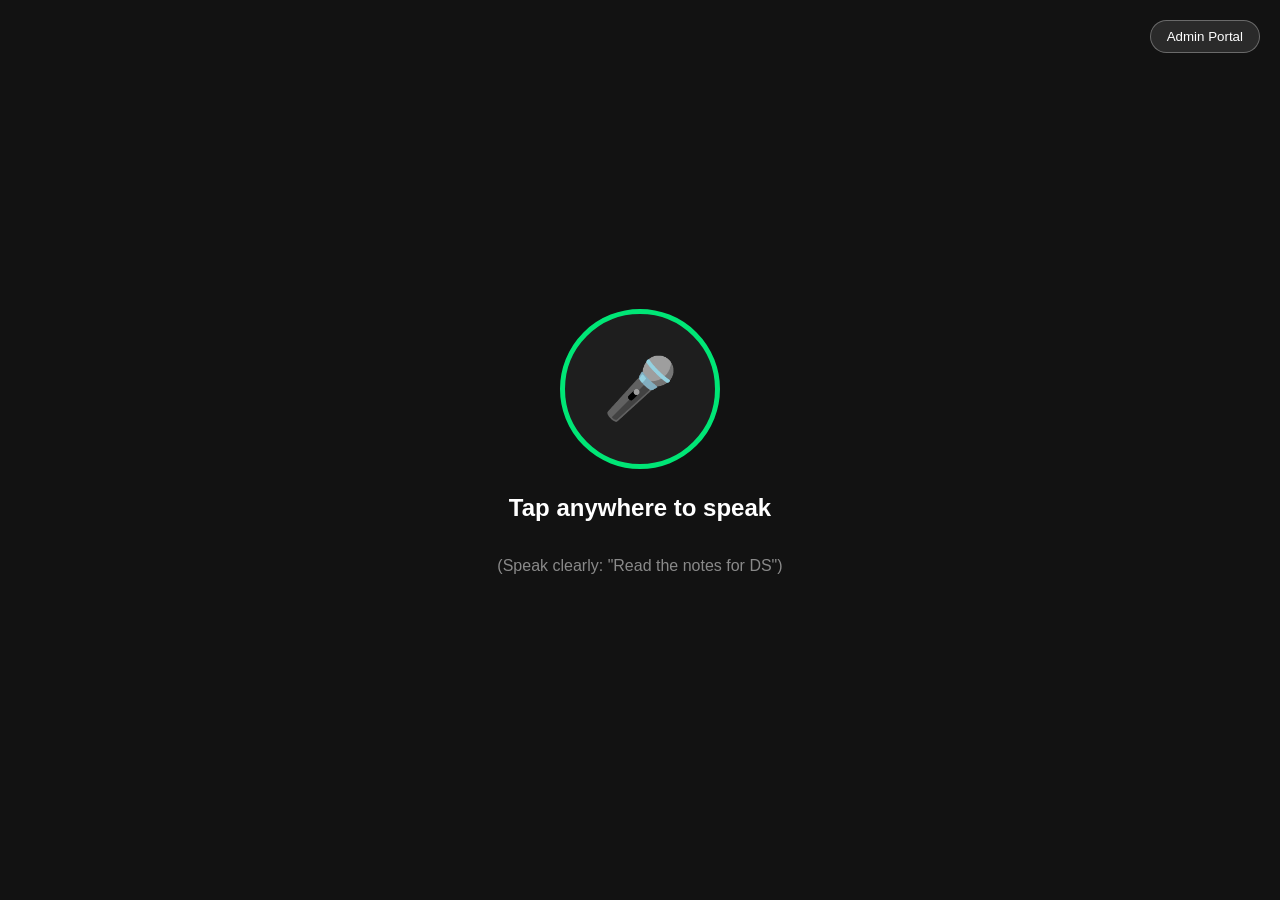
==== frontend/index.html @ 30fc8040 "Add missing" ====
<!DOCTYPE html>
<html lang="en">
<head>
    <meta charset="UTF-8">
    <meta name="viewport" content="width=device-width, initial-scale=1.0">
    <title>Hearix AI Assistant | KTU Project</title>
    <style>
        :root {
            --primary-bg: #121212;
            --secondary-bg: #1e1e1e;
            --text-color: #ffffff;
            --accent-color: #00e676;
            --error-color: #ff5252;
        }

        body {
            margin: 0;
            font-family: 'Segoe UI', sans-serif;
            background-color: var(--primary-bg);
            color: var(--text-color);
            display: flex;
            flex-direction: column;
            min-height: 100vh;
        }

        .hidden { display: none !important; }

        /* --- USER PAGE --- */
        #user-page {
            display: flex;
            flex-direction: column;
            flex: 1;
            justify-content: center;
            align-items: center;
            cursor: pointer;
            text-align: center;
        }

        .admin-link-btn {
            position: absolute;
            top: 20px;
            right: 20px;
            background: rgba(255,255,255,0.1);
            color: white;
            border: 1px solid rgba(255,255,255,0.3);
            padding: 8px 16px;
            border-radius: 20px;
            cursor: pointer;
            z-index: 10;
        }

        .mic-btn {
            width: 150px;
            height: 150px;
            border-radius: 50%;
            background-color: var(--secondary-bg);
            border: 5px solid var(--accent-color);
            color: var(--accent-color);
            font-size: 60px;
            display: flex;
            align-items: center;
            justify-content: center;
            transition: transform 0.2s;
        }

        .mic-btn:active { transform: scale(0.9); }

        #ai-response-container {
            margin-top: 30px;
            padding: 25px;
            background: #252525;
            border-radius: 15px;
            max-width: 80%;
            width: 600px;
            text-align: left;
            border-left: 6px solid var(--accent-color);
            box-shadow: 0 10px 30px rgba(0,0,0,0.5);
        }

        /* --- ADMIN PANEL --- */
        .admin-box {
            max-width: 800px;
            margin: 50px auto;
            background: var(--secondary-bg);
            padding: 30px;
            border-radius: 12px;
        }

        .form-group {
            text-align: left;
            margin-bottom: 15px;
        }

        .form-group label {
            display: block;
            font-size: 0.85rem;
            color: #aaaaaa;
            margin-bottom: 5px;
            font-weight: bold;
        }

        input, select {
            width: 100%;
            padding: 12px;
            background: #333;
            color: white;
            border: 1px solid #444;
            border-radius: 6px;
            box-sizing: border-box;
        }

        .btn {
            width: 100%;
            padding: 15px;
            background: var(--accent-color);
            color: black;
            border: none;
            border-radius: 6px;
            font-weight: bold;
            cursor: pointer;
            margin-top: 10px;
            font-size: 1rem;
        }

        table { width: 100%; margin-top: 20px; border-collapse: collapse; }
        th, td { padding: 12px; text-align: left; border-bottom: 1px solid #333; }
        th { color: var(--accent-color); }
    </style>
</head>
<body>

    <div id="user-page" onclick="toggleVoice()" tabindex="0" onkeydown="handleKeyPress(event)">
        <button class="admin-link-btn" onclick="event.stopPropagation(); navigateTo('admin-auth')">Admin Portal</button>
        
        <div class="mic-btn" id="voice-icon">🎤</div>
        <h2 id="voice-status" style="margin-top: 25px;">Tap anywhere to speak</h2>
        <p style="opacity: 0.5;">(Speak clearly: "Read the notes for DS")</p>

        <div id="ai-response-container" class="hidden">
            <h4 style="margin: 0 0 10px 0; color: var(--accent-color); text-transform: uppercase; font-size: 0.8rem;">Assistant Output</h4>
            <p id="ai-response-text" style="margin: 0; font-size: 1.1rem; line-height: 1.6;"></p>
        </div>
    </div>

    <div id="admin-auth" class="hidden" style="padding:20px;">
        <div class="admin-box" style="max-width: 400px;">
            <button onclick="navigateTo('user-page')" style="background:none; color:var(--accent-color); border:none; cursor:pointer;">← Back</button>
            <h2 id="auth-title">Login</h2>
            
            <div class="form-group">
                <label>Username</label>
                <input type="text" id="username" placeholder="Enter username">
            </div>
            
            <div class="form-group">
                <label>Password</label>
                <input type="password" id="password" placeholder="Enter password">
            </div>

            <button class="btn" id="auth-btn" onclick="handleAuth()">Login</button>
            <p onclick="toggleAuthMode()" style="text-align:center; cursor:pointer; margin-top:20px; font-size:0.9rem; color:#aaa;">Switch Login/Register</p>
        </div>
    </div>

    <div id="admin-dash" class="hidden" style="padding:20px;">
        <div class="admin-box">
            <div style="display:flex; justify-content:space-between; align-items:center;">
                <h2>Admin Dashboard</h2>
                <button onclick="logout()" style="background:var(--error-color); color:white; border:none; padding:8px 15px; border-radius:5px; cursor:pointer;">Logout</button>
            </div>

            <div style="background:rgba(255,255,255,0.05); padding:20px; border-radius:10px; margin-top:20px;">
                <h3 style="margin-top: 0;">Upload New Document</h3>
                
                <div style="display:grid; grid-template-columns: 1fr 1fr; gap:15px;">
                    <div class="form-group">
                        <label>Department</label>
                        <select id="up-dept" onchange="loadFiles()"><option value="CS">Computer Science (CS)</option><option value="EC">Electronics (EC)</option></select>
                    </div>
                    <div class="form-group">
                        <label>Semester</label>
                        <input type="number" id="up-sem" value="6" onchange="loadFiles()">
                    </div>
                </div>

                <div class="form-group">
                    <label>Subject Name</label>
                    <input type="text" id="up-sub" placeholder="e.g. ds or sd">
                </div>

                <div class="form-group">
                    <label>Category</label>
                    <select id="up-cat"><option value="note">Study Note</option><option value="syllabus">Syllabus</option></select>
                </div>

                <div class="form-group">
                    <label>Upload PDF File</label>
                    <input type="file" id="up-file" accept=".pdf">
                </div>

                <button class="btn" onclick="uploadFile()">Upload to Database</button>
            </div>

            <h3 style="margin-top: 30px;">Uploaded Files</h3>
            <table id="files-table">
                <thead><tr><th>Subject</th><th>Type</th><th>Dept</th><th>Sem</th><th>Action</th></tr></thead>
                <tbody id="files-list"></tbody>
            </table>
        </div>
    </div>

    <script>
        const API_BASE_URL = "https://hearix-backend.onrender.com";
        let isLogin = true;

        function navigateTo(id) {
            document.querySelectorAll('body > div:not(script)').forEach(d => d.classList.add('hidden'));
            document.getElementById(id).classList.remove('hidden');
            if(id === 'admin-dash') loadFiles();
        }

        function toggleAuthMode() {
            isLogin = !isLogin;
            // FIXED BUG: Now when isLogin is false, it correctly shows "Register"
            document.getElementById('auth-title').innerText = isLogin ? "Login" : "Register New Admin";
            document.getElementById('auth-btn').innerText = isLogin ? "Login" : "Register";
        }

        async function handleAuth() {
            const u = document.getElementById('username').value;
            const p = document.getElementById('password').value;
            
            if(!u || !p) { alert("Please enter username and password!"); return; }

            const endpoint = isLogin ? 'auth/login' : 'auth/register';
            const fd = new FormData(); 
            fd.append('username', u); 
            fd.append('password', p);
            
            try {
                const res = await fetch(`${API_BASE_URL}/${endpoint}`, { method: 'POST', body: fd });
                if(res.ok) {
                    if (isLogin) {
                        const d = await res.json();
                        localStorage.setItem('token', d.access_token);
                        navigateTo('admin-dash');
                    } else {
                        alert("Registered Successfully! Please switch to Login mode.");
                        toggleAuthMode();
                    }
                } else { 
                    const errorData = await res.json();
                    alert(`Authentication Failed: ${errorData.detail || 'Check credentials.'}`); 
                }
            } catch (err) { alert(`Server error during authentication: ${err.message}`); }
        }

        function logout() { localStorage.removeItem('token'); navigateTo('user-page'); }

        async function uploadFile() {
            const fd = new FormData();
            fd.append('dept', document.getElementById('up-dept').value);
            fd.append('sem', document.getElementById('up-sem').value);
            
            const subject = document.getElementById('up-sub').value;
            if(!subject) { alert("Please enter a Subject Name."); return; }
            fd.append('sub', subject);
            
            fd.append('category', document.getElementById('up-cat').value);
            
            const fileInput = document.getElementById('up-file');
            if (fileInput.files.length === 0) { alert("Please select a PDF file."); return; }
            fd.append('file', fileInput.files[0]);

            try {
                const res = await fetch(`${API_BASE_URL}/files/upload`, {
                    method: 'POST',
                    headers: {'Authorization': `Bearer ${localStorage.getItem('token')}`},
                    body: fd
                });
                if(res.ok) { 
                    alert("✅ File Uploaded Successfully!"); 
                    // Clear file input
                    document.getElementById('up-file').value = "";
                    document.getElementById('up-sub').value = "";
                    loadFiles(); 
                }
                else { 
                    const errData = await res.json();
                    alert(`❌ Upload Failed: ${errData.detail || res.statusText}`); 
                }
            } catch (err) { alert(`❌ Upload Error: Could not connect to the backend server. Make sure Render is awake.`); }
        }

        async function loadFiles() {
            const token = localStorage.getItem('token');
            if(!token) return;

            // Dynamically search based on what is currently selected in the form
            const dept = document.getElementById('up-dept').value;
            const sem = document.getElementById('up-sem').value || "6";

            try {
                const res = await fetch(`${API_BASE_URL}/files/search?dept=${dept}&semester=${sem}`, {
                    headers: {'Authorization': `Bearer ${token}`}
                });
                if(res.ok) {
                    const d = await res.json();
                    const tableBody = document.getElementById('files-list');
                    
                    if(d.length === 0) {
                        tableBody.innerHTML = `<tr><td colspan="5" style="text-align:center; color:#aaa;">No files found for ${dept} S${sem}.</td></tr>`;
                        return;
                    }

                    tableBody.innerHTML = d.map(f => `
                        <tr>
                            <td><strong>${f.subject.toUpperCase()}</strong></td>
                            <td>${f.category.toUpperCase()}</td>
                            <td>${f.dept}</td>
                            <td>S${f.semester}</td>
                            <td><button onclick="deleteFile(${f.id})" style="background:var(--error-color); color:white; border:none; padding:6px 10px; border-radius:4px; cursor:pointer;">Delete</button></td>
                        </tr>
                    `).join('');
                } else {
                    console.error("Failed to load files", res.status);
                    document.getElementById('files-list').innerHTML = `<tr><td colspan="5" style="text-align:center; color:red;">Error loading files from server.</td></tr>`;
                }
            } catch (err) { 
                console.error("Could not load files", err); 
                document.getElementById('files-list').innerHTML = `<tr><td colspan="5" style="text-align:center; color:red;">Connection error. Is the server running?</td></tr>`;
            }
        }

        async function deleteFile(id) {
            if(confirm("Are you sure you want to delete this file?")) {
                try {
                    const res = await fetch(`${API_BASE_URL}/files/${id}`, {
                        method: 'DELETE', headers: {'Authorization': `Bearer ${localStorage.getItem('token')}`}
                    });
                    if(res.ok) { loadFiles(); }
                    else { alert("Failed to delete file."); }
                } catch(err) { alert("Error deleting file."); }
            }
        }

        // --- SPEECH & AI LOGIC ---
        const recognition = new (window.SpeechRecognition || window.webkitSpeechRecognition)();
        let isListening = false;

        function speak(t) {
            window.speechSynthesis.cancel();
            const u = new SpeechSynthesisUtterance(t);
            window.speechSynthesis.speak(u);
        }

        function toggleVoice() {
            if(isListening) { recognition.stop(); return; }
            isListening = true;
            document.getElementById('ai-response-container').classList.add('hidden');
            document.getElementById('voice-icon').style.backgroundColor = 'var(--error-color)';
            document.getElementById('voice-status').innerText = "Listening...";
            speak("I am listening.");
            recognition.start();
        }

        recognition.onresult = async (e) => {
            isListening = false;
            document.getElementById('voice-icon').style.backgroundColor = 'var(--secondary-bg)';
            let transcript = e.results[0][0].transcript.toLowerCase();

            let cat = transcript.includes("syllabus") ? "syllabus" : "note";
            let sub = transcript
                .replace(/read/g, "").replace(/syllabus/g, "").replace(/notes/g, "")
                .replace(/for/g, "").replace(/the/g, "").replace(/\bs[1-8]\b/g, "")
                .replace(/semester/g, "").trim();

            document.getElementById('voice-status').innerText = `Searching: "${sub}"`;

            const url = `${API_BASE_URL}/assistant/fetch-and-read?dept=CS&sem=6&sub=${encodeURIComponent(sub)}&category=${cat}`;
            
            try {
                const res = await fetch(url);
                const data = await res.json();
                if(res.ok) {
                    document.getElementById('ai-response-container').classList.remove('hidden');
                    document.getElementById('ai-response-text').innerText = data.voice_response;
                    speak(data.voice_response);
                    document.getElementById('voice-status').innerText = "Response found.";
                } else {
                    speak("I couldn't find those notes.");
                    document.getElementById('voice-status').innerText = "Document not found.";
                }
            } catch (err) { 
                speak("Connection error."); 
                document.getElementById('voice-status').innerText = "Error connecting to backend server."; 
            }
        };

        recognition.onerror = () => { 
            isListening = false; 
            document.getElementById('voice-icon').style.backgroundColor = 'var(--secondary-bg)'; 
            document.getElementById('voice-status').innerText = "Tap to Speak";
        };
        
        function handleKeyPress(e) { if(e.code === 'Space') { e.preventDefault(); toggleVoice(); } }
    </script>
</body>
</html>
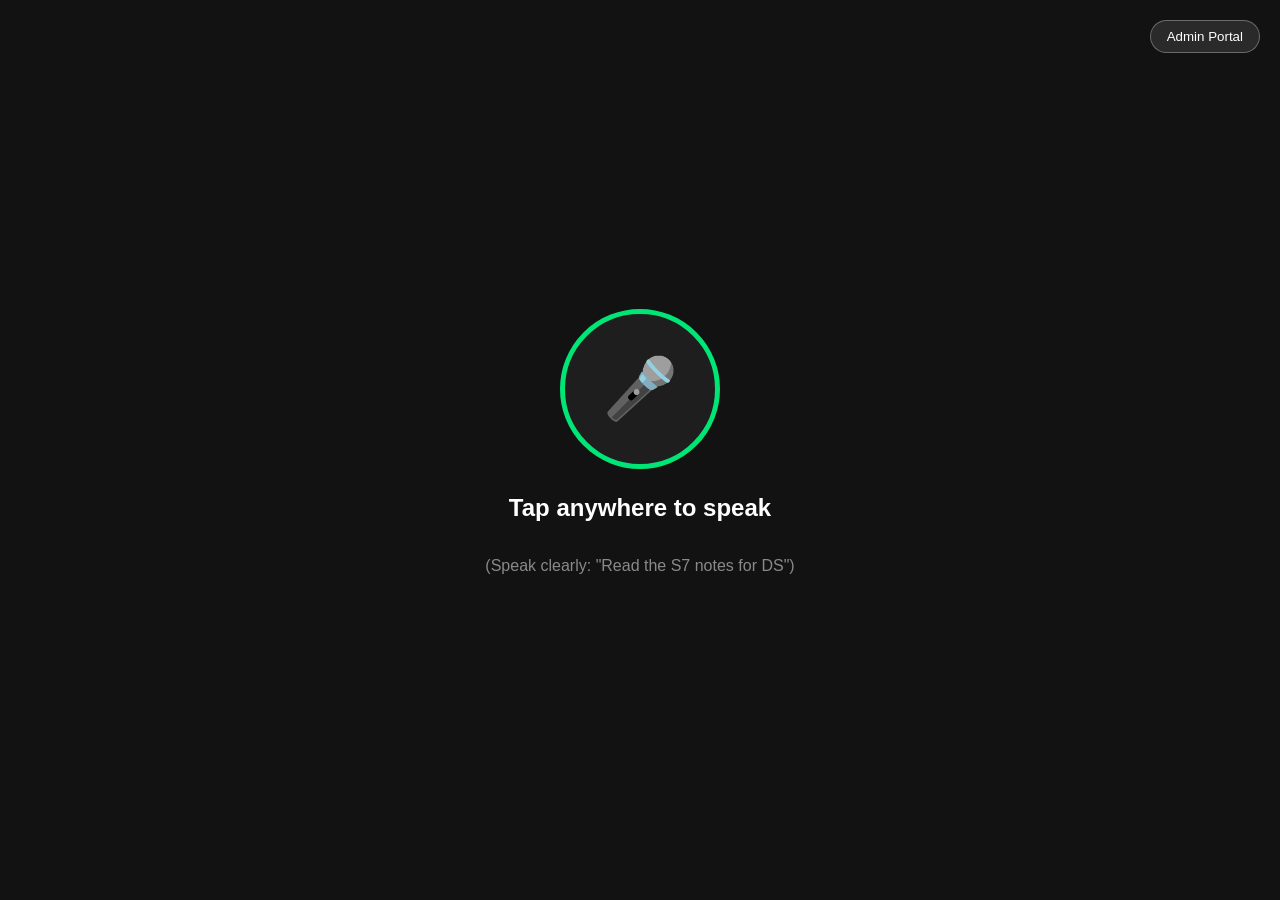
==== commit fc05e9c7: "Add missing" ====
--- a/frontend/index.html
+++ b/frontend/index.html
@@ -65,8 +65,18 @@
 
         .mic-btn:active { transform: scale(0.9); }
 
+        /* NEW: Transcript Box */
+        #transcript-container {
+            margin-top: 20px;
+            padding: 10px 20px;
+            background: rgba(255, 255, 255, 0.05);
+            border-radius: 10px;
+            max-width: 80%;
+            width: 600px;
+        }
+
         #ai-response-container {
-            margin-top: 30px;
+            margin-top: 15px;
             padding: 25px;
             background: #252525;
             border-radius: 15px;
@@ -122,6 +132,27 @@
             font-size: 1rem;
         }
 
+        .filter-bar {
+            display: flex;
+            gap: 10px;
+            align-items: center;
+            background: rgba(255,255,255,0.05);
+            padding: 15px;
+            border-radius: 8px;
+            margin-top: 20px;
+        }
+
+        .filter-bar input, .filter-bar select {
+            margin: 0;
+            padding: 10px;
+        }
+
+        .filter-bar .btn {
+            margin: 0;
+            padding: 10px 20px;
+            width: auto;
+        }
+
         table { width: 100%; margin-top: 20px; border-collapse: collapse; }
         th, td { padding: 12px; text-align: left; border-bottom: 1px solid #333; }
         th { color: var(--accent-color); }
@@ -134,7 +165,12 @@
         
         <div class="mic-btn" id="voice-icon">🎤</div>
         <h2 id="voice-status" style="margin-top: 25px;">Tap anywhere to speak</h2>
-        <p style="opacity: 0.5;">(Speak clearly: "Read the notes for DS")</p>
+        <p style="opacity: 0.5;">(Speak clearly: "Read the S7 notes for DS")</p>
+
+        <div id="transcript-container" class="hidden">
+            <p style="margin: 0; font-size: 0.85rem; color: #aaa;">You said:</p>
+            <p id="transcript-text" style="margin: 5px 0 0 0; font-style: italic; color: #00e676;"></p>
+        </div>
 
         <div id="ai-response-container" class="hidden">
             <h4 style="margin: 0 0 10px 0; color: var(--accent-color); text-transform: uppercase; font-size: 0.8rem;">Assistant Output</h4>
@@ -171,37 +207,43 @@
 
             <div style="background:rgba(255,255,255,0.05); padding:20px; border-radius:10px; margin-top:20px;">
                 <h3 style="margin-top: 0;">Upload New Document</h3>
-                
                 <div style="display:grid; grid-template-columns: 1fr 1fr; gap:15px;">
                     <div class="form-group">
                         <label>Department</label>
-                        <select id="up-dept" onchange="loadFiles()"><option value="CS">Computer Science (CS)</option><option value="EC">Electronics (EC)</option></select>
+                        <select id="up-dept"><option value="CS">Computer Science (CS)</option><option value="EC">Electronics (EC)</option></select>
                     </div>
                     <div class="form-group">
                         <label>Semester</label>
-                        <input type="number" id="up-sem" value="6" onchange="loadFiles()">
+                        <input type="number" id="up-sem" value="6" placeholder="e.g. 6">
                     </div>
                 </div>
-
                 <div class="form-group">
                     <label>Subject Name</label>
                     <input type="text" id="up-sub" placeholder="e.g. ds or sd">
                 </div>
-
                 <div class="form-group">
                     <label>Category</label>
                     <select id="up-cat"><option value="note">Study Note</option><option value="syllabus">Syllabus</option></select>
                 </div>
-
                 <div class="form-group">
                     <label>Upload PDF File</label>
                     <input type="file" id="up-file" accept=".pdf">
                 </div>
-
                 <button class="btn" onclick="uploadFile()">Upload to Database</button>
             </div>
 
-            <h3 style="margin-top: 30px;">Uploaded Files</h3>
+            <h3 style="margin-top: 40px; margin-bottom: 0;">Uploaded Files</h3>
+            <div class="filter-bar">
+                <span style="font-weight: bold; color: #aaa; font-size: 0.9rem;">Filter:</span>
+                <select id="filter-dept" style="width: auto;">
+                    <option value="">Select Dept...</option>
+                    <option value="CS">CS</option>
+                    <option value="EC">EC</option>
+                </select>
+                <input type="number" id="filter-sem" placeholder="Sem (e.g. 6)" style="width: 120px;">
+                <button class="btn" onclick="applyFilter()">Apply</button>
+                <button class="btn" onclick="loadAllFiles()" style="background: #555; color: white;">Clear / Show All</button>
+            </div>
             <table id="files-table">
                 <thead><tr><th>Subject</th><th>Type</th><th>Dept</th><th>Sem</th><th>Action</th></tr></thead>
                 <tbody id="files-list"></tbody>
@@ -216,12 +258,11 @@
         function navigateTo(id) {
             document.querySelectorAll('body > div:not(script)').forEach(d => d.classList.add('hidden'));
             document.getElementById(id).classList.remove('hidden');
-            if(id === 'admin-dash') loadFiles();
+            if(id === 'admin-dash') loadAllFiles();
         }
 
         function toggleAuthMode() {
             isLogin = !isLogin;
-            // FIXED BUG: Now when isLogin is false, it correctly shows "Register"
             document.getElementById('auth-title').innerText = isLogin ? "Login" : "Register New Admin";
             document.getElementById('auth-btn').innerText = isLogin ? "Login" : "Register";
         }
@@ -229,14 +270,9 @@
         async function handleAuth() {
             const u = document.getElementById('username').value;
             const p = document.getElementById('password').value;
-            
             if(!u || !p) { alert("Please enter username and password!"); return; }
-
             const endpoint = isLogin ? 'auth/login' : 'auth/register';
-            const fd = new FormData(); 
-            fd.append('username', u); 
-            fd.append('password', p);
-            
+            const fd = new FormData(); fd.append('username', u); fd.append('password', p);
             try {
                 const res = await fetch(`${API_BASE_URL}/${endpoint}`, { method: 'POST', body: fd });
                 if(res.ok) {
@@ -261,13 +297,10 @@
             const fd = new FormData();
             fd.append('dept', document.getElementById('up-dept').value);
             fd.append('sem', document.getElementById('up-sem').value);
-            
             const subject = document.getElementById('up-sub').value;
             if(!subject) { alert("Please enter a Subject Name."); return; }
             fd.append('sub', subject);
-            
             fd.append('category', document.getElementById('up-cat').value);
-            
             const fileInput = document.getElementById('up-file');
             if (fileInput.files.length === 0) { alert("Please select a PDF file."); return; }
             fd.append('file', fileInput.files[0]);
@@ -280,71 +313,69 @@
                 });
                 if(res.ok) { 
                     alert("✅ File Uploaded Successfully!"); 
-                    // Clear file input
                     document.getElementById('up-file').value = "";
                     document.getElementById('up-sub').value = "";
-                    loadFiles(); 
+                    loadAllFiles();
                 }
                 else { 
                     const errData = await res.json();
                     alert(`❌ Upload Failed: ${errData.detail || res.statusText}`); 
                 }
-            } catch (err) { alert(`❌ Upload Error: Could not connect to the backend server. Make sure Render is awake.`); }
-        }
-
-        async function loadFiles() {
+            } catch (err) { alert(`❌ Upload Error: Could not connect to the backend server.`); }
+        }
+
+        async function loadAllFiles() {
             const token = localStorage.getItem('token');
             if(!token) return;
-
-            // Dynamically search based on what is currently selected in the form
-            const dept = document.getElementById('up-dept').value;
-            const sem = document.getElementById('up-sem').value || "6";
-
+            document.getElementById('filter-dept').value = "";
+            document.getElementById('filter-sem').value = "";
             try {
-                const res = await fetch(`${API_BASE_URL}/files/search?dept=${dept}&semester=${sem}`, {
-                    headers: {'Authorization': `Bearer ${token}`}
-                });
-                if(res.ok) {
-                    const d = await res.json();
-                    const tableBody = document.getElementById('files-list');
-                    
-                    if(d.length === 0) {
-                        tableBody.innerHTML = `<tr><td colspan="5" style="text-align:center; color:#aaa;">No files found for ${dept} S${sem}.</td></tr>`;
-                        return;
-                    }
-
-                    tableBody.innerHTML = d.map(f => `
-                        <tr>
-                            <td><strong>${f.subject.toUpperCase()}</strong></td>
-                            <td>${f.category.toUpperCase()}</td>
-                            <td>${f.dept}</td>
-                            <td>S${f.semester}</td>
-                            <td><button onclick="deleteFile(${f.id})" style="background:var(--error-color); color:white; border:none; padding:6px 10px; border-radius:4px; cursor:pointer;">Delete</button></td>
-                        </tr>
-                    `).join('');
-                } else {
-                    console.error("Failed to load files", res.status);
-                    document.getElementById('files-list').innerHTML = `<tr><td colspan="5" style="text-align:center; color:red;">Error loading files from server.</td></tr>`;
-                }
-            } catch (err) { 
-                console.error("Could not load files", err); 
-                document.getElementById('files-list').innerHTML = `<tr><td colspan="5" style="text-align:center; color:red;">Connection error. Is the server running?</td></tr>`;
-            }
-        }
+                const res = await fetch(`${API_BASE_URL}/files/all`, { headers: {'Authorization': `Bearer ${token}`} });
+                renderTable(res);
+            } catch (err) { handleErrorDisplay(err); }
+        }
+
+        async function applyFilter() {
+            const token = localStorage.getItem('token');
+            if(!token) return;
+            const dept = document.getElementById('filter-dept').value;
+            const sem = document.getElementById('filter-sem').value;
+            if(!dept || !sem) { alert("Please select both a Department and a Semester to filter."); return; }
+            try {
+                const res = await fetch(`${API_BASE_URL}/files/search?dept=${dept}&semester=${sem}`, { headers: {'Authorization': `Bearer ${token}`} });
+                renderTable(res);
+            } catch (err) { handleErrorDisplay(err); }
+        }
+
+        async function renderTable(res) {
+            const tableBody = document.getElementById('files-list');
+            if(res.ok) {
+                const d = await res.json();
+                if(d.length === 0) { tableBody.innerHTML = `<tr><td colspan="5" style="text-align:center; color:#aaa;">No files found.</td></tr>`; return; }
+                tableBody.innerHTML = d.map(f => `
+                    <tr>
+                        <td><strong>${f.subject.toUpperCase()}</strong></td>
+                        <td>${f.category.toUpperCase()}</td>
+                        <td>${f.dept}</td>
+                        <td>S${f.semester}</td>
+                        <td><button onclick="deleteFile(${f.id})" style="background:var(--error-color); color:white; border:none; padding:6px 10px; border-radius:4px; cursor:pointer;">Delete</button></td>
+                    </tr>
+                `).join('');
+            } else { tableBody.innerHTML = `<tr><td colspan="5" style="text-align:center; color:red;">Error loading files from server.</td></tr>`; }
+        }
+
+        function handleErrorDisplay(err) { document.getElementById('files-list').innerHTML = `<tr><td colspan="5" style="text-align:center; color:red;">Connection error. Is the server running?</td></tr>`; }
 
         async function deleteFile(id) {
             if(confirm("Are you sure you want to delete this file?")) {
                 try {
-                    const res = await fetch(`${API_BASE_URL}/files/${id}`, {
-                        method: 'DELETE', headers: {'Authorization': `Bearer ${localStorage.getItem('token')}`}
-                    });
-                    if(res.ok) { loadFiles(); }
-                    else { alert("Failed to delete file."); }
+                    const res = await fetch(`${API_BASE_URL}/files/${id}`, { method: 'DELETE', headers: {'Authorization': `Bearer ${localStorage.getItem('token')}`} });
+                    if(res.ok) { loadAllFiles(); } else { alert("Failed to delete file."); }
                 } catch(err) { alert("Error deleting file."); }
             }
         }
 
-        // --- SPEECH & AI LOGIC ---
+        // --- DYNAMIC SPEECH LOGIC ---
         const recognition = new (window.SpeechRecognition || window.webkitSpeechRecognition)();
         let isListening = false;
 
@@ -358,6 +389,7 @@
             if(isListening) { recognition.stop(); return; }
             isListening = true;
             document.getElementById('ai-response-container').classList.add('hidden');
+            document.getElementById('transcript-container').classList.add('hidden');
             document.getElementById('voice-icon').style.backgroundColor = 'var(--error-color)';
             document.getElementById('voice-status').innerText = "Listening...";
             speak("I am listening.");
@@ -369,15 +401,30 @@
             document.getElementById('voice-icon').style.backgroundColor = 'var(--secondary-bg)';
             let transcript = e.results[0][0].transcript.toLowerCase();
 
+            // Display Input Transcript
+            document.getElementById('transcript-container').classList.remove('hidden');
+            document.getElementById('transcript-text').innerText = `"${transcript}"`;
+
+            // 1. Extract Category
             let cat = transcript.includes("syllabus") ? "syllabus" : "note";
+            
+            // 2. Extract Department dynamically (Default to CS)
+            let dept = (transcript.includes("ec") || transcript.includes("electronics")) ? "EC" : "CS";
+
+            // 3. Extract Semester dynamically (Look for "s7" or "semester 7")
+            let semMatch = transcript.match(/s([1-8])|semester\s*([1-8])/);
+            let sem = semMatch ? (semMatch[1] || semMatch[2]) : "6"; // Defaults to 6 if not spoken
+
+            // 4. Extract Subject Keyword (Clean up the string)
             let sub = transcript
-                .replace(/read/g, "").replace(/syllabus/g, "").replace(/notes/g, "")
+                .replace(/read/g, "").replace(/syllabus/g, "").replace(/notes?/g, "")
                 .replace(/for/g, "").replace(/the/g, "").replace(/\bs[1-8]\b/g, "")
-                .replace(/semester/g, "").trim();
-
-            document.getElementById('voice-status').innerText = `Searching: "${sub}"`;
-
-            const url = `${API_BASE_URL}/assistant/fetch-and-read?dept=CS&sem=6&sub=${encodeURIComponent(sub)}&category=${cat}`;
+                .replace(/semester\s*[1-8]?/g, "").replace(/cs/g, "").replace(/ec/g, "").trim();
+
+            document.getElementById('voice-status').innerText = `Searching ${dept} S${sem}: "${sub}"...`;
+
+            // Hit the dynamic backend URL
+            const url = `${API_BASE_URL}/assistant/fetch-and-read?dept=${dept}&sem=${sem}&sub=${encodeURIComponent(sub)}&category=${cat}`;
             
             try {
                 const res = await fetch(url);
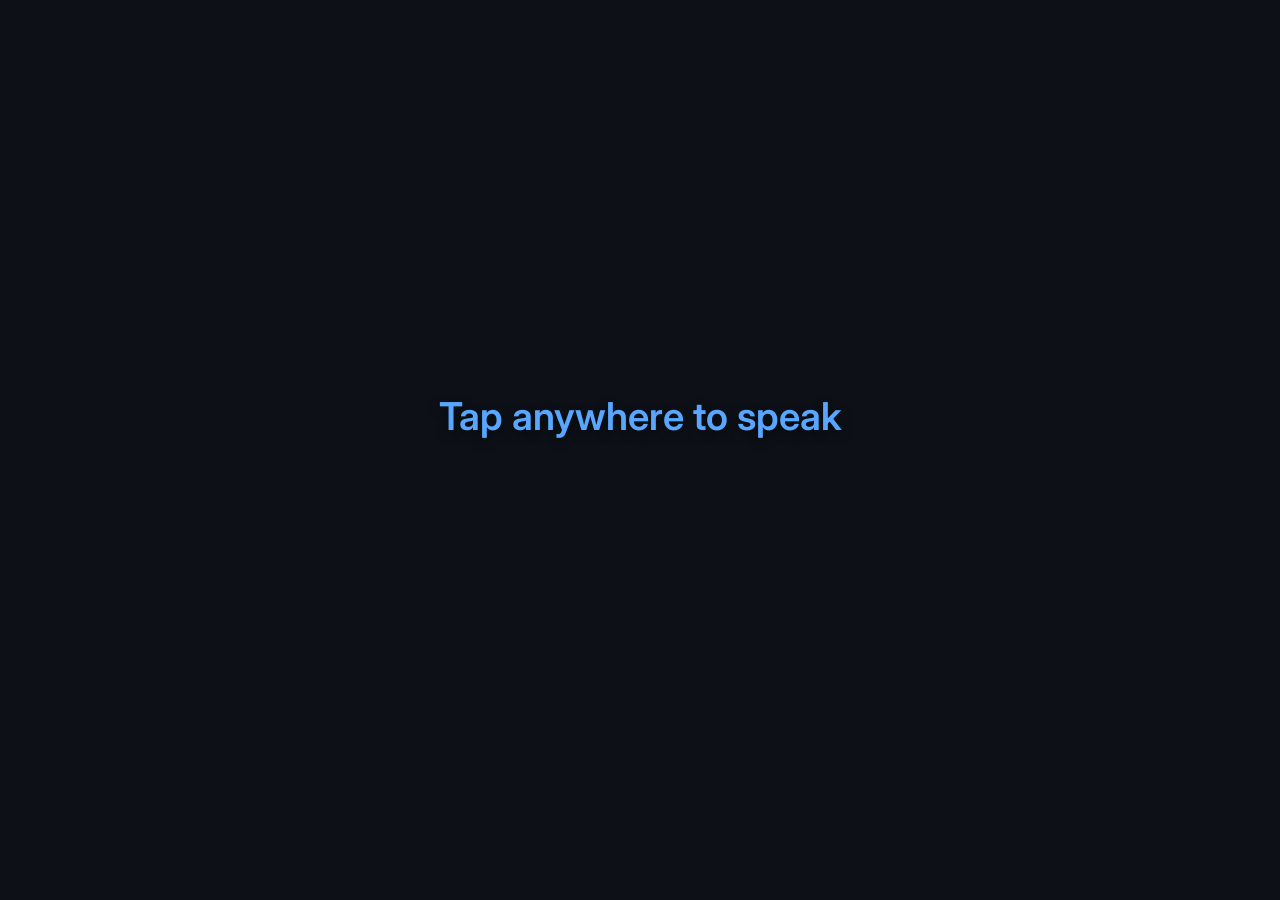
==== commit 7cafe7ac: "Initial upload" ====
--- a/frontend/index.html
+++ b/frontend/index.html
@@ -1,456 +1,21 @@
 <!DOCTYPE html>
 <html lang="en">
+
 <head>
     <meta charset="UTF-8">
     <meta name="viewport" content="width=device-width, initial-scale=1.0">
-    <title>Hearix AI Assistant | KTU Project</title>
-    <style>
-        :root {
-            --primary-bg: #121212;
-            --secondary-bg: #1e1e1e;
-            --text-color: #ffffff;
-            --accent-color: #00e676;
-            --error-color: #ff5252;
-        }
+    <title>Hearix</title>
+    <meta name="description" content="AI voice assistant for visually impaired engineering students to read PDF notes.">
+    <link rel="stylesheet" href="style.css">
+    <link href="https://fonts.googleapis.com/css2?family=Inter:wght@400;600&display=swap" rel="stylesheet">
+</head>
 
-        body {
-            margin: 0;
-            font-family: 'Segoe UI', sans-serif;
-            background-color: var(--primary-bg);
-            color: var(--text-color);
-            display: flex;
-            flex-direction: column;
-            min-height: 100vh;
-        }
+<body>
+    <main id="app-container" tabindex="0" aria-label="Tap anywhere on the screen to start speaking">
+        <h1 id="status-text" aria-live="polite">Tap anywhere to speak</h1>
+        <p id="feedback-text" aria-live="polite"></p>
+    </main>
+    <script src="app.js"></script>
+</body>
 
-        .hidden { display: none !important; }
-
-        /* --- USER PAGE --- */
-        #user-page {
-            display: flex;
-            flex-direction: column;
-            flex: 1;
-            justify-content: center;
-            align-items: center;
-            cursor: pointer;
-            text-align: center;
-        }
-
-        .admin-link-btn {
-            position: absolute;
-            top: 20px;
-            right: 20px;
-            background: rgba(255,255,255,0.1);
-            color: white;
-            border: 1px solid rgba(255,255,255,0.3);
-            padding: 8px 16px;
-            border-radius: 20px;
-            cursor: pointer;
-            z-index: 10;
-        }
-
-        .mic-btn {
-            width: 150px;
-            height: 150px;
-            border-radius: 50%;
-            background-color: var(--secondary-bg);
-            border: 5px solid var(--accent-color);
-            color: var(--accent-color);
-            font-size: 60px;
-            display: flex;
-            align-items: center;
-            justify-content: center;
-            transition: transform 0.2s;
-        }
-
-        .mic-btn:active { transform: scale(0.9); }
-
-        /* NEW: Transcript Box */
-        #transcript-container {
-            margin-top: 20px;
-            padding: 10px 20px;
-            background: rgba(255, 255, 255, 0.05);
-            border-radius: 10px;
-            max-width: 80%;
-            width: 600px;
-        }
-
-        #ai-response-container {
-            margin-top: 15px;
-            padding: 25px;
-            background: #252525;
-            border-radius: 15px;
-            max-width: 80%;
-            width: 600px;
-            text-align: left;
-            border-left: 6px solid var(--accent-color);
-            box-shadow: 0 10px 30px rgba(0,0,0,0.5);
-        }
-
-        /* --- ADMIN PANEL --- */
-        .admin-box {
-            max-width: 800px;
-            margin: 50px auto;
-            background: var(--secondary-bg);
-            padding: 30px;
-            border-radius: 12px;
-        }
-
-        .form-group {
-            text-align: left;
-            margin-bottom: 15px;
-        }
-
-        .form-group label {
-            display: block;
-            font-size: 0.85rem;
-            color: #aaaaaa;
-            margin-bottom: 5px;
-            font-weight: bold;
-        }
-
-        input, select {
-            width: 100%;
-            padding: 12px;
-            background: #333;
-            color: white;
-            border: 1px solid #444;
-            border-radius: 6px;
-            box-sizing: border-box;
-        }
-
-        .btn {
-            width: 100%;
-            padding: 15px;
-            background: var(--accent-color);
-            color: black;
-            border: none;
-            border-radius: 6px;
-            font-weight: bold;
-            cursor: pointer;
-            margin-top: 10px;
-            font-size: 1rem;
-        }
-
-        .filter-bar {
-            display: flex;
-            gap: 10px;
-            align-items: center;
-            background: rgba(255,255,255,0.05);
-            padding: 15px;
-            border-radius: 8px;
-            margin-top: 20px;
-        }
-
-        .filter-bar input, .filter-bar select {
-            margin: 0;
-            padding: 10px;
-        }
-
-        .filter-bar .btn {
-            margin: 0;
-            padding: 10px 20px;
-            width: auto;
-        }
-
-        table { width: 100%; margin-top: 20px; border-collapse: collapse; }
-        th, td { padding: 12px; text-align: left; border-bottom: 1px solid #333; }
-        th { color: var(--accent-color); }
-    </style>
-</head>
-<body>
-
-    <div id="user-page" onclick="toggleVoice()" tabindex="0" onkeydown="handleKeyPress(event)">
-        <button class="admin-link-btn" onclick="event.stopPropagation(); navigateTo('admin-auth')">Admin Portal</button>
-        
-        <div class="mic-btn" id="voice-icon">🎤</div>
-        <h2 id="voice-status" style="margin-top: 25px;">Tap anywhere to speak</h2>
-        <p style="opacity: 0.5;">(Speak clearly: "Read the S7 notes for DS")</p>
-
-        <div id="transcript-container" class="hidden">
-            <p style="margin: 0; font-size: 0.85rem; color: #aaa;">You said:</p>
-            <p id="transcript-text" style="margin: 5px 0 0 0; font-style: italic; color: #00e676;"></p>
-        </div>
-
-        <div id="ai-response-container" class="hidden">
-            <h4 style="margin: 0 0 10px 0; color: var(--accent-color); text-transform: uppercase; font-size: 0.8rem;">Assistant Output</h4>
-            <p id="ai-response-text" style="margin: 0; font-size: 1.1rem; line-height: 1.6;"></p>
-        </div>
-    </div>
-
-    <div id="admin-auth" class="hidden" style="padding:20px;">
-        <div class="admin-box" style="max-width: 400px;">
-            <button onclick="navigateTo('user-page')" style="background:none; color:var(--accent-color); border:none; cursor:pointer;">← Back</button>
-            <h2 id="auth-title">Login</h2>
-            
-            <div class="form-group">
-                <label>Username</label>
-                <input type="text" id="username" placeholder="Enter username">
-            </div>
-            
-            <div class="form-group">
-                <label>Password</label>
-                <input type="password" id="password" placeholder="Enter password">
-            </div>
-
-            <button class="btn" id="auth-btn" onclick="handleAuth()">Login</button>
-            <p onclick="toggleAuthMode()" style="text-align:center; cursor:pointer; margin-top:20px; font-size:0.9rem; color:#aaa;">Switch Login/Register</p>
-        </div>
-    </div>
-
-    <div id="admin-dash" class="hidden" style="padding:20px;">
-        <div class="admin-box">
-            <div style="display:flex; justify-content:space-between; align-items:center;">
-                <h2>Admin Dashboard</h2>
-                <button onclick="logout()" style="background:var(--error-color); color:white; border:none; padding:8px 15px; border-radius:5px; cursor:pointer;">Logout</button>
-            </div>
-
-            <div style="background:rgba(255,255,255,0.05); padding:20px; border-radius:10px; margin-top:20px;">
-                <h3 style="margin-top: 0;">Upload New Document</h3>
-                <div style="display:grid; grid-template-columns: 1fr 1fr; gap:15px;">
-                    <div class="form-group">
-                        <label>Department</label>
-                        <select id="up-dept"><option value="CS">Computer Science (CS)</option><option value="EC">Electronics (EC)</option></select>
-                    </div>
-                    <div class="form-group">
-                        <label>Semester</label>
-                        <input type="number" id="up-sem" value="6" placeholder="e.g. 6">
-                    </div>
-                </div>
-                <div class="form-group">
-                    <label>Subject Name</label>
-                    <input type="text" id="up-sub" placeholder="e.g. ds or sd">
-                </div>
-                <div class="form-group">
-                    <label>Category</label>
-                    <select id="up-cat"><option value="note">Study Note</option><option value="syllabus">Syllabus</option></select>
-                </div>
-                <div class="form-group">
-                    <label>Upload PDF File</label>
-                    <input type="file" id="up-file" accept=".pdf">
-                </div>
-                <button class="btn" onclick="uploadFile()">Upload to Database</button>
-            </div>
-
-            <h3 style="margin-top: 40px; margin-bottom: 0;">Uploaded Files</h3>
-            <div class="filter-bar">
-                <span style="font-weight: bold; color: #aaa; font-size: 0.9rem;">Filter:</span>
-                <select id="filter-dept" style="width: auto;">
-                    <option value="">Select Dept...</option>
-                    <option value="CS">CS</option>
-                    <option value="EC">EC</option>
-                </select>
-                <input type="number" id="filter-sem" placeholder="Sem (e.g. 6)" style="width: 120px;">
-                <button class="btn" onclick="applyFilter()">Apply</button>
-                <button class="btn" onclick="loadAllFiles()" style="background: #555; color: white;">Clear / Show All</button>
-            </div>
-            <table id="files-table">
-                <thead><tr><th>Subject</th><th>Type</th><th>Dept</th><th>Sem</th><th>Action</th></tr></thead>
-                <tbody id="files-list"></tbody>
-            </table>
-        </div>
-    </div>
-
-    <script>
-        const API_BASE_URL = "https://hearix-backend.onrender.com";
-        let isLogin = true;
-
-        function navigateTo(id) {
-            document.querySelectorAll('body > div:not(script)').forEach(d => d.classList.add('hidden'));
-            document.getElementById(id).classList.remove('hidden');
-            if(id === 'admin-dash') loadAllFiles();
-        }
-
-        function toggleAuthMode() {
-            isLogin = !isLogin;
-            document.getElementById('auth-title').innerText = isLogin ? "Login" : "Register New Admin";
-            document.getElementById('auth-btn').innerText = isLogin ? "Login" : "Register";
-        }
-
-        async function handleAuth() {
-            const u = document.getElementById('username').value;
-            const p = document.getElementById('password').value;
-            if(!u || !p) { alert("Please enter username and password!"); return; }
-            const endpoint = isLogin ? 'auth/login' : 'auth/register';
-            const fd = new FormData(); fd.append('username', u); fd.append('password', p);
-            try {
-                const res = await fetch(`${API_BASE_URL}/${endpoint}`, { method: 'POST', body: fd });
-                if(res.ok) {
-                    if (isLogin) {
-                        const d = await res.json();
-                        localStorage.setItem('token', d.access_token);
-                        navigateTo('admin-dash');
-                    } else {
-                        alert("Registered Successfully! Please switch to Login mode.");
-                        toggleAuthMode();
-                    }
-                } else { 
-                    const errorData = await res.json();
-                    alert(`Authentication Failed: ${errorData.detail || 'Check credentials.'}`); 
-                }
-            } catch (err) { alert(`Server error during authentication: ${err.message}`); }
-        }
-
-        function logout() { localStorage.removeItem('token'); navigateTo('user-page'); }
-
-        async function uploadFile() {
-            const fd = new FormData();
-            fd.append('dept', document.getElementById('up-dept').value);
-            fd.append('sem', document.getElementById('up-sem').value);
-            const subject = document.getElementById('up-sub').value;
-            if(!subject) { alert("Please enter a Subject Name."); return; }
-            fd.append('sub', subject);
-            fd.append('category', document.getElementById('up-cat').value);
-            const fileInput = document.getElementById('up-file');
-            if (fileInput.files.length === 0) { alert("Please select a PDF file."); return; }
-            fd.append('file', fileInput.files[0]);
-
-            try {
-                const res = await fetch(`${API_BASE_URL}/files/upload`, {
-                    method: 'POST',
-                    headers: {'Authorization': `Bearer ${localStorage.getItem('token')}`},
-                    body: fd
-                });
-                if(res.ok) { 
-                    alert("✅ File Uploaded Successfully!"); 
-                    document.getElementById('up-file').value = "";
-                    document.getElementById('up-sub').value = "";
-                    loadAllFiles();
-                }
-                else { 
-                    const errData = await res.json();
-                    alert(`❌ Upload Failed: ${errData.detail || res.statusText}`); 
-                }
-            } catch (err) { alert(`❌ Upload Error: Could not connect to the backend server.`); }
-        }
-
-        async function loadAllFiles() {
-            const token = localStorage.getItem('token');
-            if(!token) return;
-            document.getElementById('filter-dept').value = "";
-            document.getElementById('filter-sem').value = "";
-            try {
-                const res = await fetch(`${API_BASE_URL}/files/all`, { headers: {'Authorization': `Bearer ${token}`} });
-                renderTable(res);
-            } catch (err) { handleErrorDisplay(err); }
-        }
-
-        async function applyFilter() {
-            const token = localStorage.getItem('token');
-            if(!token) return;
-            const dept = document.getElementById('filter-dept').value;
-            const sem = document.getElementById('filter-sem').value;
-            if(!dept || !sem) { alert("Please select both a Department and a Semester to filter."); return; }
-            try {
-                const res = await fetch(`${API_BASE_URL}/files/search?dept=${dept}&semester=${sem}`, { headers: {'Authorization': `Bearer ${token}`} });
-                renderTable(res);
-            } catch (err) { handleErrorDisplay(err); }
-        }
-
-        async function renderTable(res) {
-            const tableBody = document.getElementById('files-list');
-            if(res.ok) {
-                const d = await res.json();
-                if(d.length === 0) { tableBody.innerHTML = `<tr><td colspan="5" style="text-align:center; color:#aaa;">No files found.</td></tr>`; return; }
-                tableBody.innerHTML = d.map(f => `
-                    <tr>
-                        <td><strong>${f.subject.toUpperCase()}</strong></td>
-                        <td>${f.category.toUpperCase()}</td>
-                        <td>${f.dept}</td>
-                        <td>S${f.semester}</td>
-                        <td><button onclick="deleteFile(${f.id})" style="background:var(--error-color); color:white; border:none; padding:6px 10px; border-radius:4px; cursor:pointer;">Delete</button></td>
-                    </tr>
-                `).join('');
-            } else { tableBody.innerHTML = `<tr><td colspan="5" style="text-align:center; color:red;">Error loading files from server.</td></tr>`; }
-        }
-
-        function handleErrorDisplay(err) { document.getElementById('files-list').innerHTML = `<tr><td colspan="5" style="text-align:center; color:red;">Connection error. Is the server running?</td></tr>`; }
-
-        async function deleteFile(id) {
-            if(confirm("Are you sure you want to delete this file?")) {
-                try {
-                    const res = await fetch(`${API_BASE_URL}/files/${id}`, { method: 'DELETE', headers: {'Authorization': `Bearer ${localStorage.getItem('token')}`} });
-                    if(res.ok) { loadAllFiles(); } else { alert("Failed to delete file."); }
-                } catch(err) { alert("Error deleting file."); }
-            }
-        }
-
-        // --- DYNAMIC SPEECH LOGIC ---
-        const recognition = new (window.SpeechRecognition || window.webkitSpeechRecognition)();
-        let isListening = false;
-
-        function speak(t) {
-            window.speechSynthesis.cancel();
-            const u = new SpeechSynthesisUtterance(t);
-            window.speechSynthesis.speak(u);
-        }
-
-        function toggleVoice() {
-            if(isListening) { recognition.stop(); return; }
-            isListening = true;
-            document.getElementById('ai-response-container').classList.add('hidden');
-            document.getElementById('transcript-container').classList.add('hidden');
-            document.getElementById('voice-icon').style.backgroundColor = 'var(--error-color)';
-            document.getElementById('voice-status').innerText = "Listening...";
-            speak("I am listening.");
-            recognition.start();
-        }
-
-        recognition.onresult = async (e) => {
-            isListening = false;
-            document.getElementById('voice-icon').style.backgroundColor = 'var(--secondary-bg)';
-            let transcript = e.results[0][0].transcript.toLowerCase();
-
-            // Display Input Transcript
-            document.getElementById('transcript-container').classList.remove('hidden');
-            document.getElementById('transcript-text').innerText = `"${transcript}"`;
-
-            // 1. Extract Category
-            let cat = transcript.includes("syllabus") ? "syllabus" : "note";
-            
-            // 2. Extract Department dynamically (Default to CS)
-            let dept = (transcript.includes("ec") || transcript.includes("electronics")) ? "EC" : "CS";
-
-            // 3. Extract Semester dynamically (Look for "s7" or "semester 7")
-            let semMatch = transcript.match(/s([1-8])|semester\s*([1-8])/);
-            let sem = semMatch ? (semMatch[1] || semMatch[2]) : "6"; // Defaults to 6 if not spoken
-
-            // 4. Extract Subject Keyword (Clean up the string)
-            let sub = transcript
-                .replace(/read/g, "").replace(/syllabus/g, "").replace(/notes?/g, "")
-                .replace(/for/g, "").replace(/the/g, "").replace(/\bs[1-8]\b/g, "")
-                .replace(/semester\s*[1-8]?/g, "").replace(/cs/g, "").replace(/ec/g, "").trim();
-
-            document.getElementById('voice-status').innerText = `Searching ${dept} S${sem}: "${sub}"...`;
-
-            // Hit the dynamic backend URL
-            const url = `${API_BASE_URL}/assistant/fetch-and-read?dept=${dept}&sem=${sem}&sub=${encodeURIComponent(sub)}&category=${cat}`;
-            
-            try {
-                const res = await fetch(url);
-                const data = await res.json();
-                if(res.ok) {
-                    document.getElementById('ai-response-container').classList.remove('hidden');
-                    document.getElementById('ai-response-text').innerText = data.voice_response;
-                    speak(data.voice_response);
-                    document.getElementById('voice-status').innerText = "Response found.";
-                } else {
-                    speak("I couldn't find those notes.");
-                    document.getElementById('voice-status').innerText = "Document not found.";
-                }
-            } catch (err) { 
-                speak("Connection error."); 
-                document.getElementById('voice-status').innerText = "Error connecting to backend server."; 
-            }
-        };
-
-        recognition.onerror = () => { 
-            isListening = false; 
-            document.getElementById('voice-icon').style.backgroundColor = 'var(--secondary-bg)'; 
-            document.getElementById('voice-status').innerText = "Tap to Speak";
-        };
-        
-        function handleKeyPress(e) { if(e.code === 'Space') { e.preventDefault(); toggleVoice(); } }
-    </script>
-</body>
 </html>
--- a/frontend/style.css
+++ b/frontend/style.css
@@ -0,0 +1,70 @@
+:root {
+    --bg-color: #0d1117;
+    --text-color: #c9d1d9;
+    --accent-color: #58a6ff;
+    --pulse-color: rgba(88, 166, 255, 0.4);
+}
+
+body, html {
+    margin: 0;
+    padding: 0;
+    width: 100%;
+    height: 100%;
+    font-family: 'Inter', sans-serif;
+    background-color: var(--bg-color);
+    color: var(--text-color);
+    overflow: hidden;
+}
+
+#app-container {
+    width: 100%;
+    height: 100vh;
+    display: flex;
+    flex-direction: column;
+    justify-content: center;
+    align-items: center;
+    cursor: pointer;
+    text-align: center;
+    padding: 2rem;
+    box-sizing: border-box;
+    transition: background-color 0.3s ease;
+    outline: none; /* Accessible since the whole screen is the target, we handle focus via TalkBack */
+}
+
+#app-container:focus-visible {
+    box-shadow: inset 0 0 0 4px var(--accent-color);
+}
+
+#app-container.listening {
+    animation: pulse 2s infinite;
+}
+
+#status-text {
+    font-size: 3vw;
+    font-weight: 600;
+    margin-bottom: 1rem;
+    color: var(--accent-color);
+    text-shadow: 0 4px 10px rgba(0, 0, 0, 0.5);
+}
+
+#feedback-text {
+    font-size: 1.5vw;
+    max-width: 800px;
+    line-height: 1.6;
+    min-height: 2em;
+}
+
+@media (max-width: 768px) {
+    #status-text {
+        font-size: 8vw;
+    }
+    #feedback-text {
+        font-size: 4vw;
+    }
+}
+
+@keyframes pulse {
+    0% { background-color: var(--bg-color); }
+    50% { background-color: var(--pulse-color); }
+    100% { background-color: var(--bg-color); }
+}
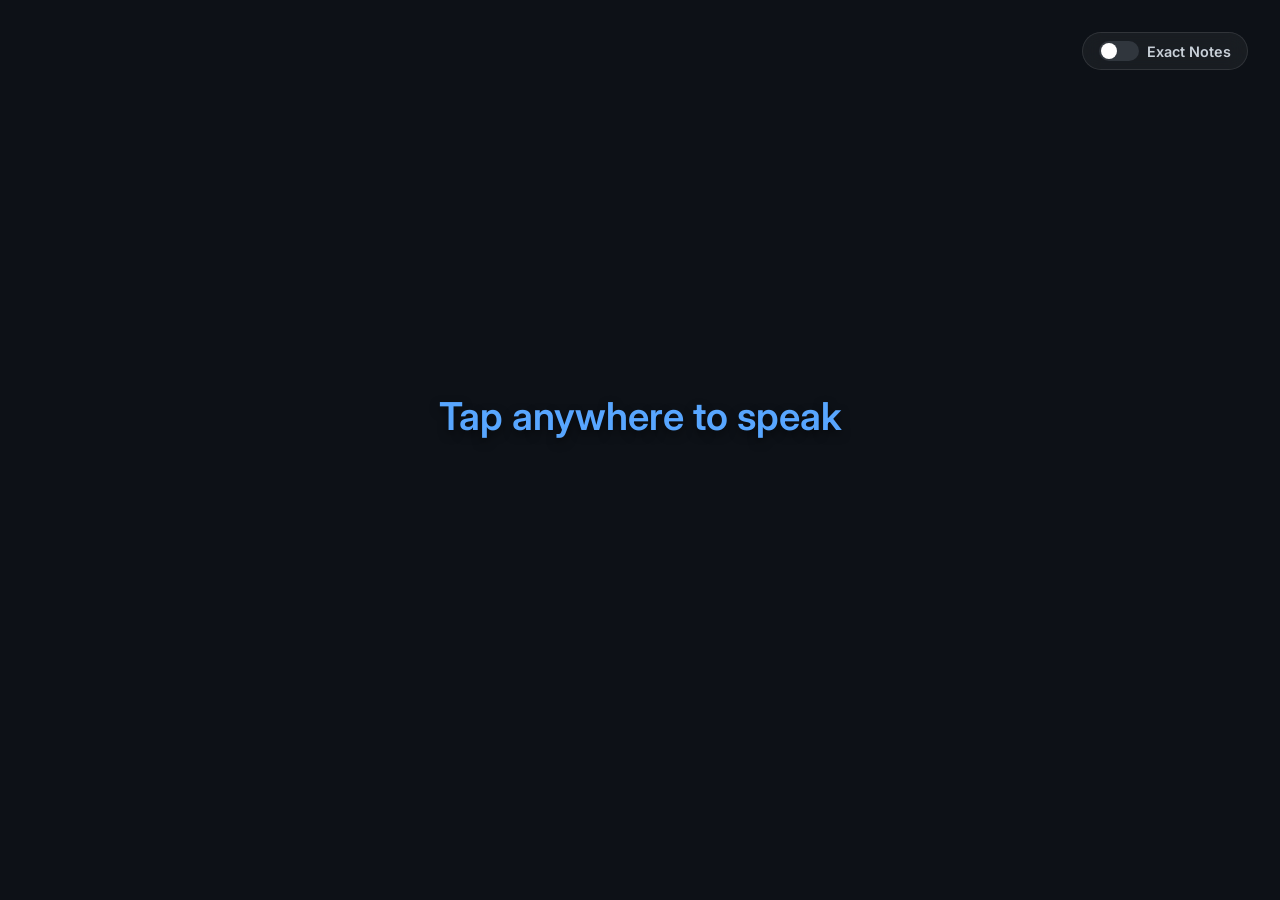
==== commit 3a51ffe2: "Updated code" ====
--- a/frontend/index.html
+++ b/frontend/index.html
@@ -12,6 +12,13 @@
 
 <body>
     <main id="app-container" tabindex="0" aria-label="Tap anywhere on the screen to start speaking">
+        <div id="controls" onclick="event.stopPropagation()">
+            <label class="switch-container">
+                <input type="checkbox" id="exact-notes-toggle">
+                <span class="slider"></span>
+                <span class="label-text">Exact Notes</span>
+            </label>
+        </div>
         <h1 id="status-text" aria-live="polite">Tap anywhere to speak</h1>
         <p id="feedback-text" aria-live="polite"></p>
     </main>
--- a/frontend/style.css
+++ b/frontend/style.css
@@ -68,3 +68,71 @@
     50% { background-color: var(--pulse-color); }
     100% { background-color: var(--bg-color); }
 }
+
+#controls {
+    position: absolute;
+    top: 2rem;
+    right: 2rem;
+    z-index: 10;
+}
+
+.switch-container {
+    display: flex;
+    align-items: center;
+    gap: 0.5rem;
+    cursor: pointer;
+    background: rgba(255, 255, 255, 0.05);
+    padding: 0.5rem 1rem;
+    border-radius: 20px;
+    backdrop-filter: blur(10px);
+    border: 1px solid rgba(255, 255, 255, 0.1);
+    transition: all 0.3s ease;
+}
+
+.switch-container:hover {
+    background: rgba(255, 255, 255, 0.1);
+    border-color: var(--accent-color);
+}
+
+.label-text {
+    font-size: 0.9rem;
+    font-weight: 600;
+    color: var(--text-color);
+    user-select: none;
+}
+
+/* Base toggle styles */
+.switch-container input {
+    display: none;
+}
+
+.slider {
+    position: relative;
+    display: inline-block;
+    width: 40px;
+    height: 20px;
+    background-color: #30363d;
+    border-radius: 20px;
+    transition: .4s;
+}
+
+.slider:before {
+    position: absolute;
+    content: "";
+    height: 16px;
+    width: 16px;
+    left: 2px;
+    bottom: 2px;
+    background-color: white;
+    border-radius: 50%;
+    transition: .4s;
+}
+
+input:checked + .slider {
+    background-color: var(--accent-color);
+}
+
+input:checked + .slider:before {
+    transform: translateX(20px);
+}
+
